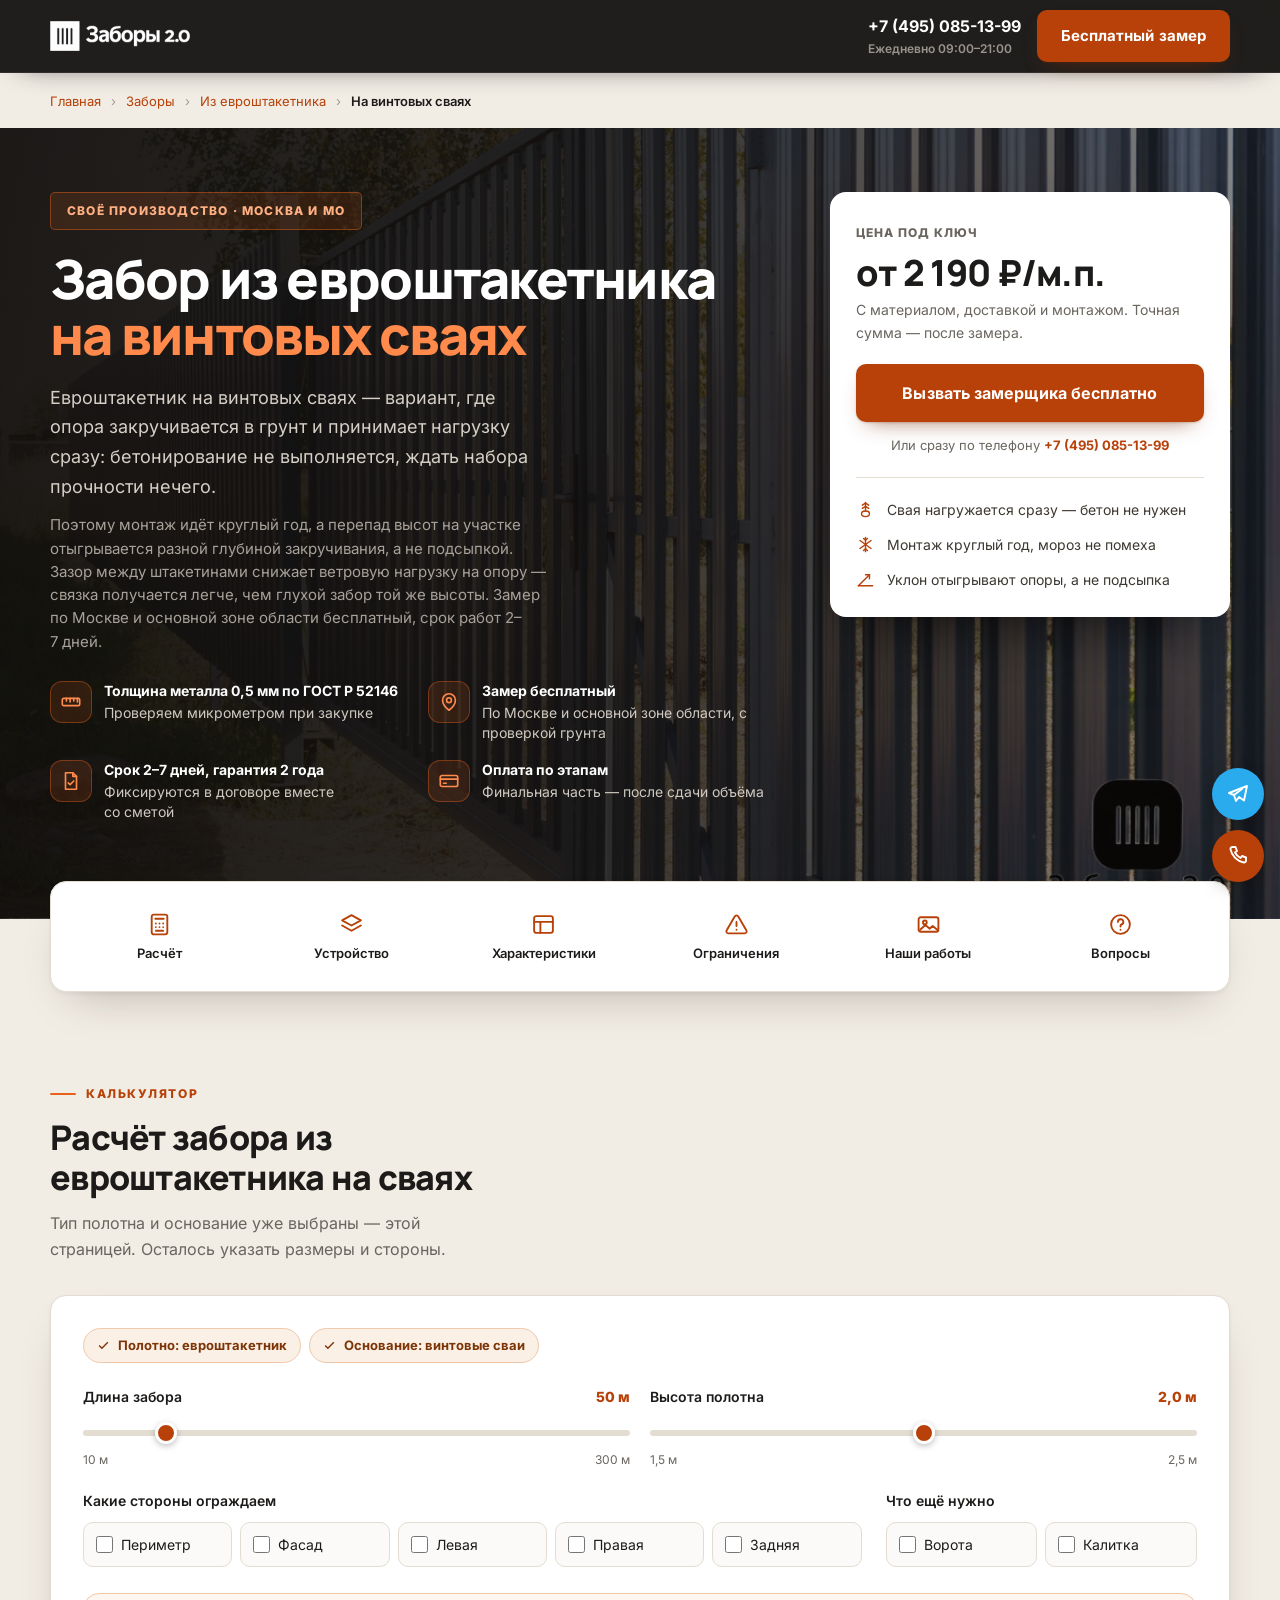
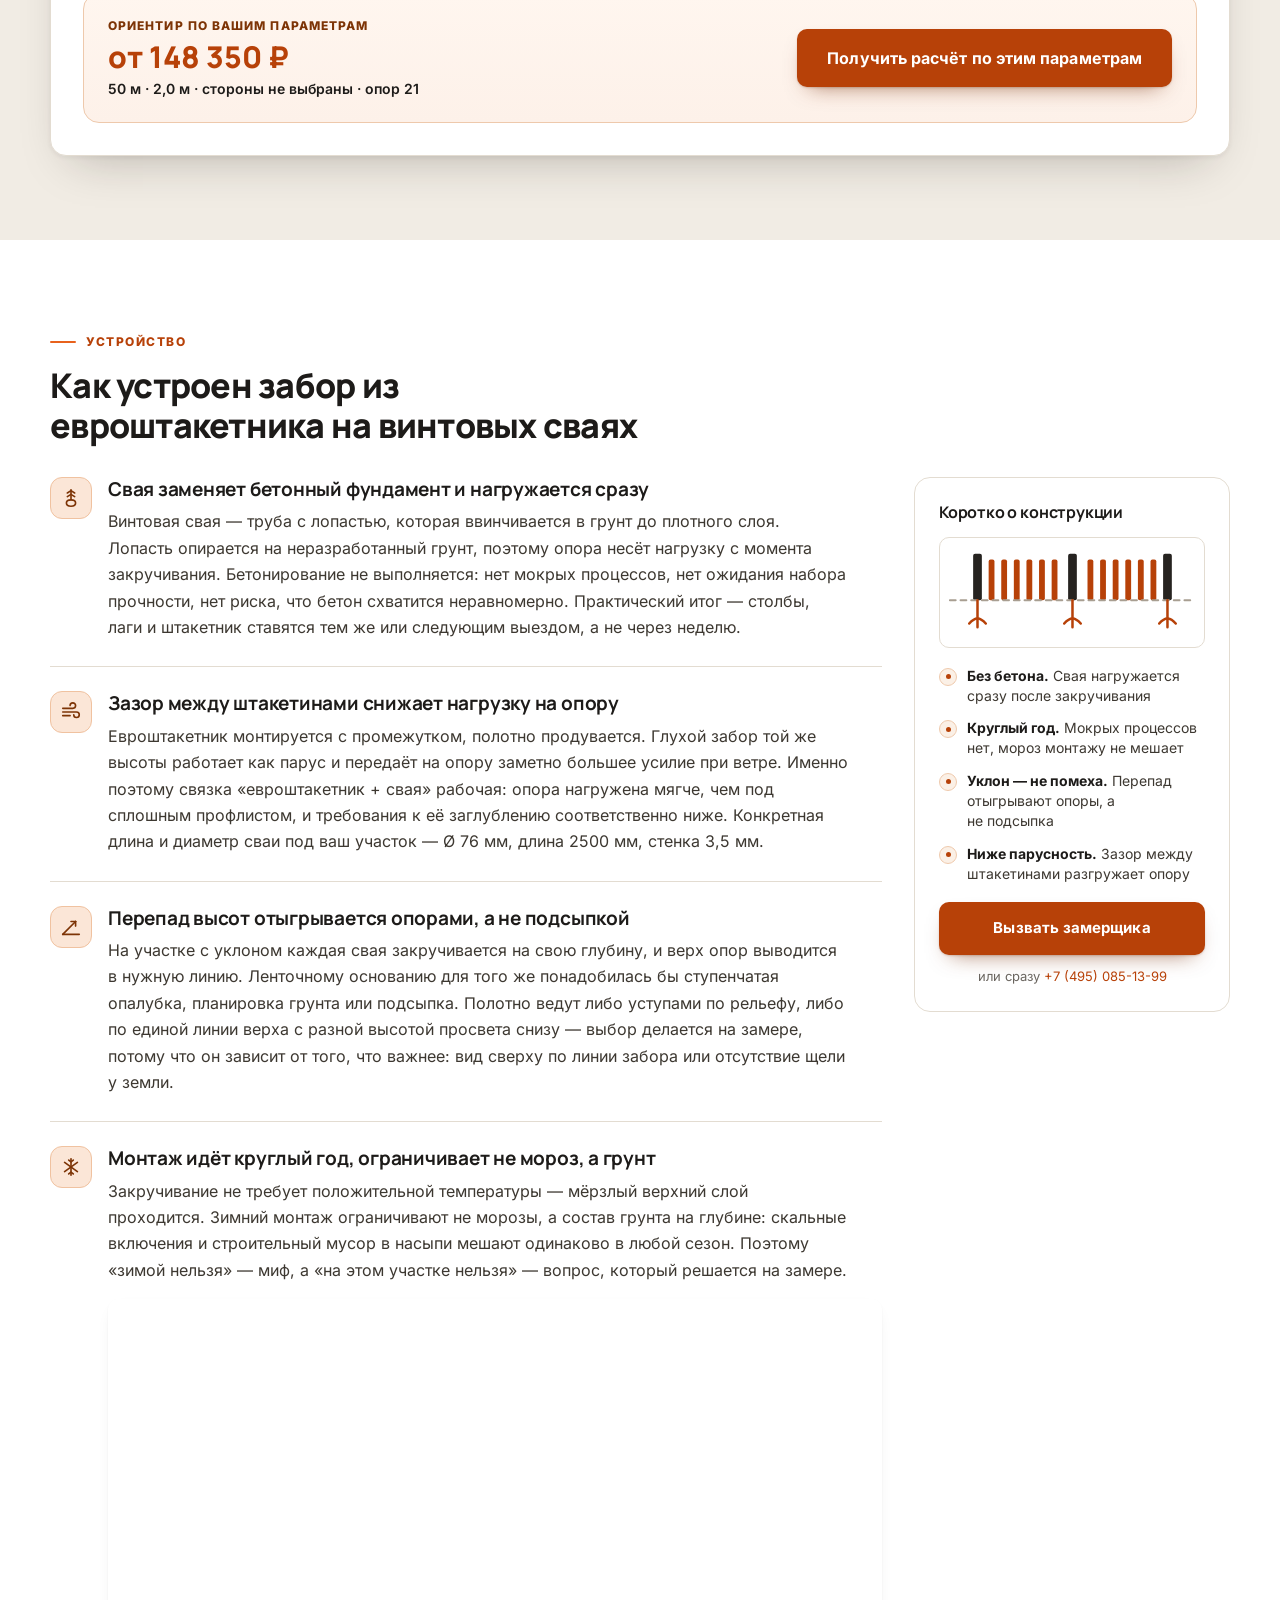
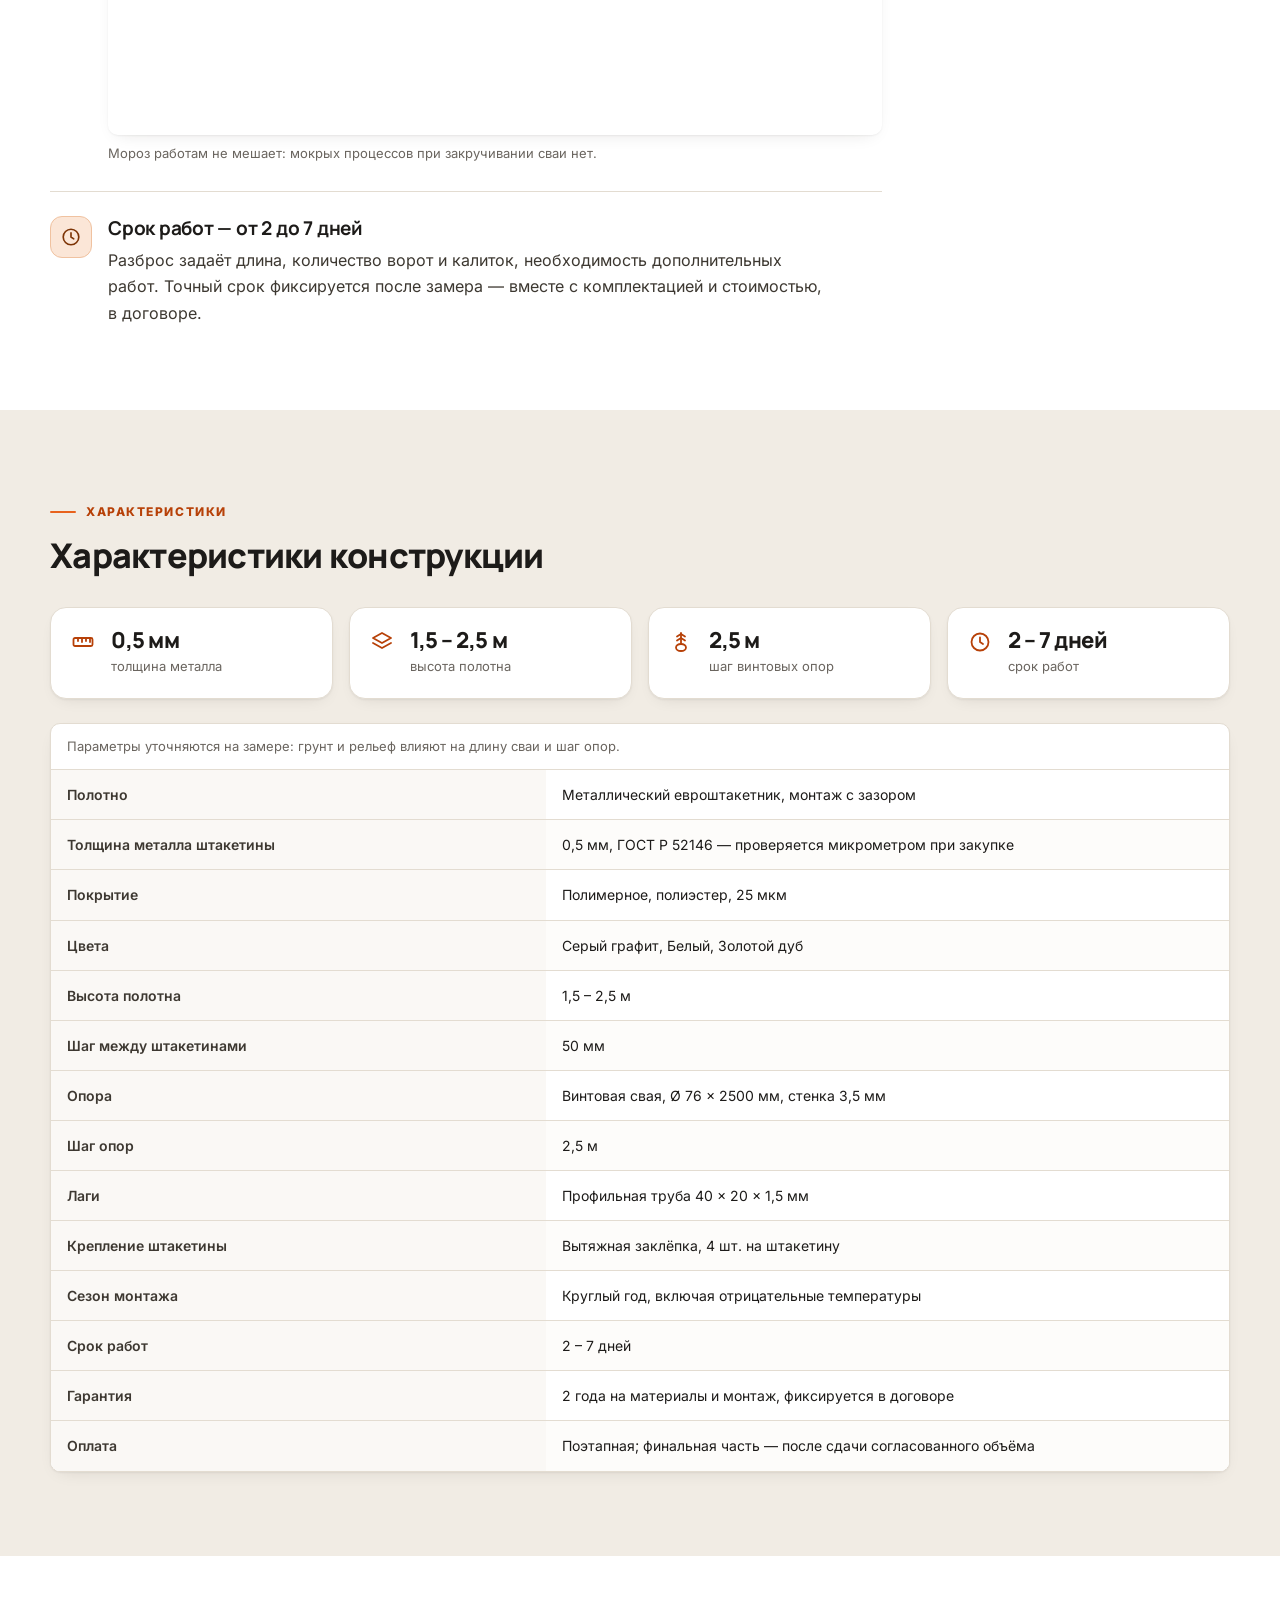
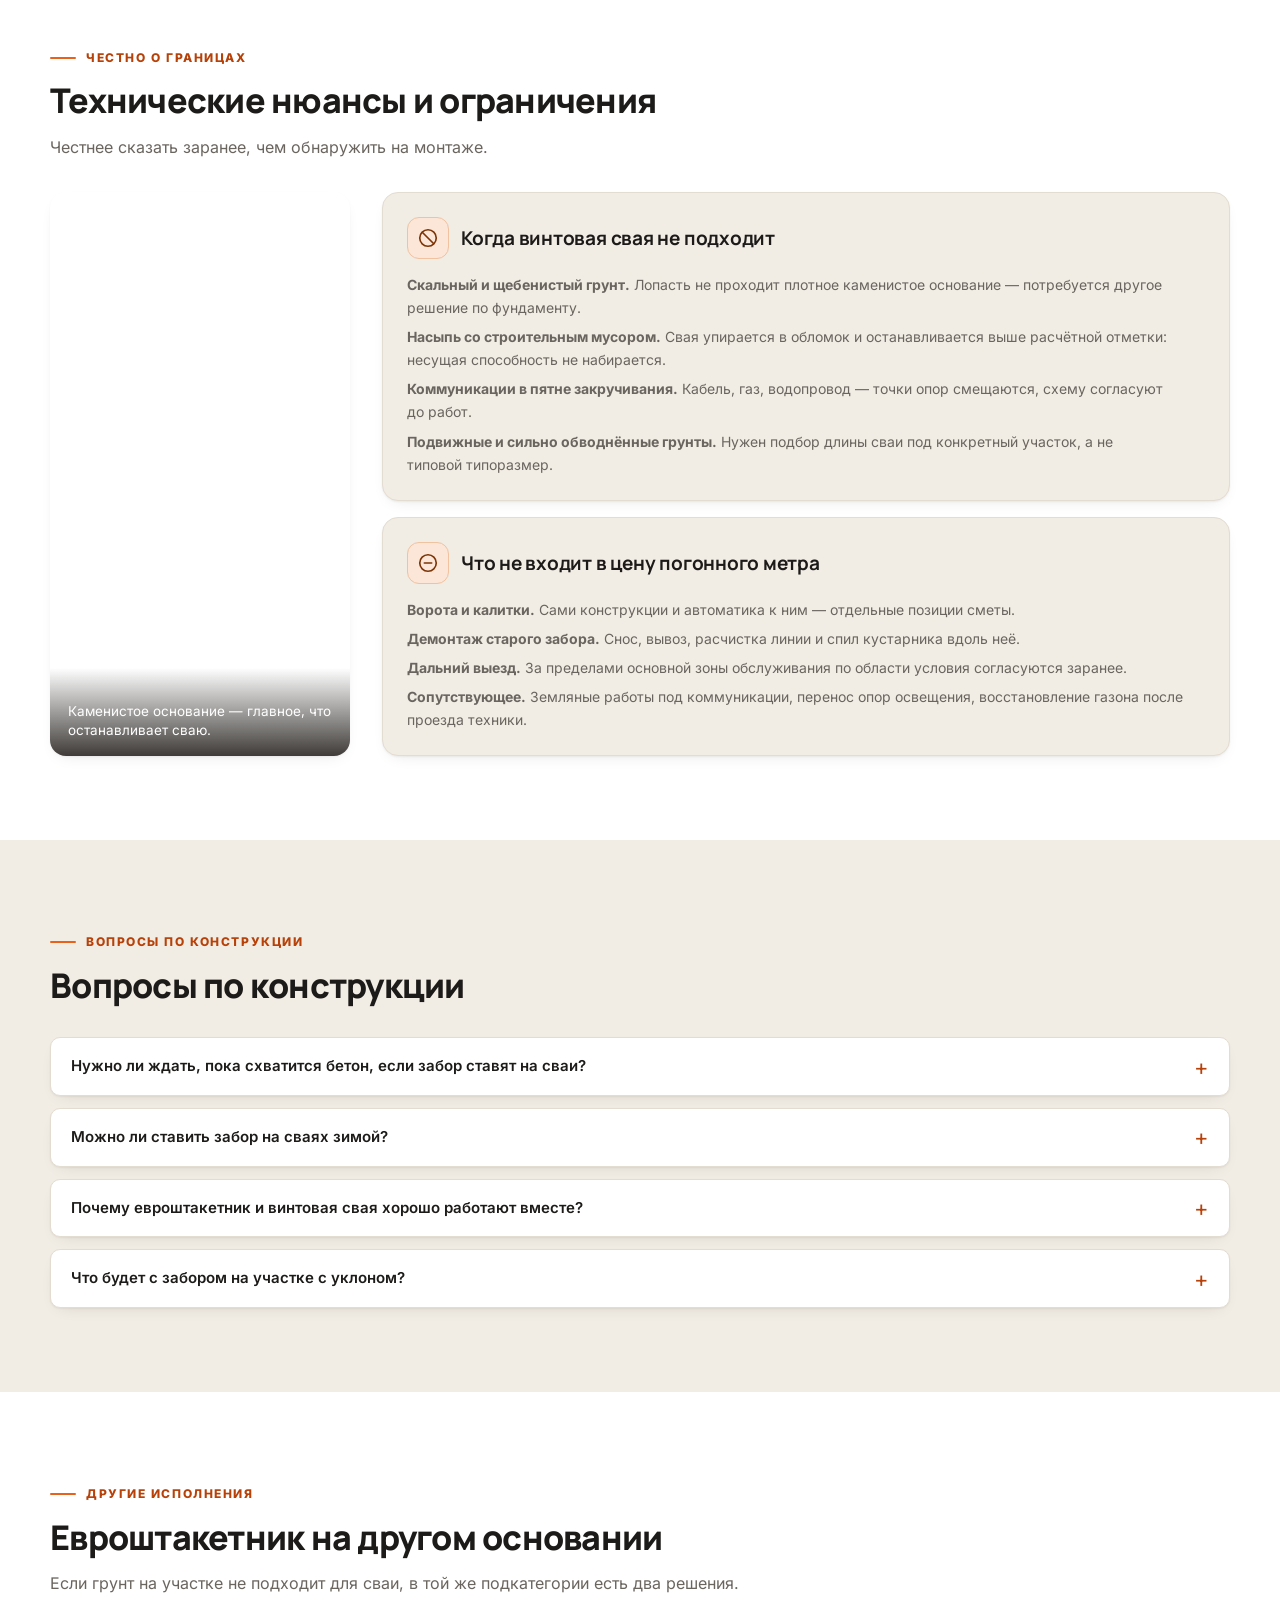
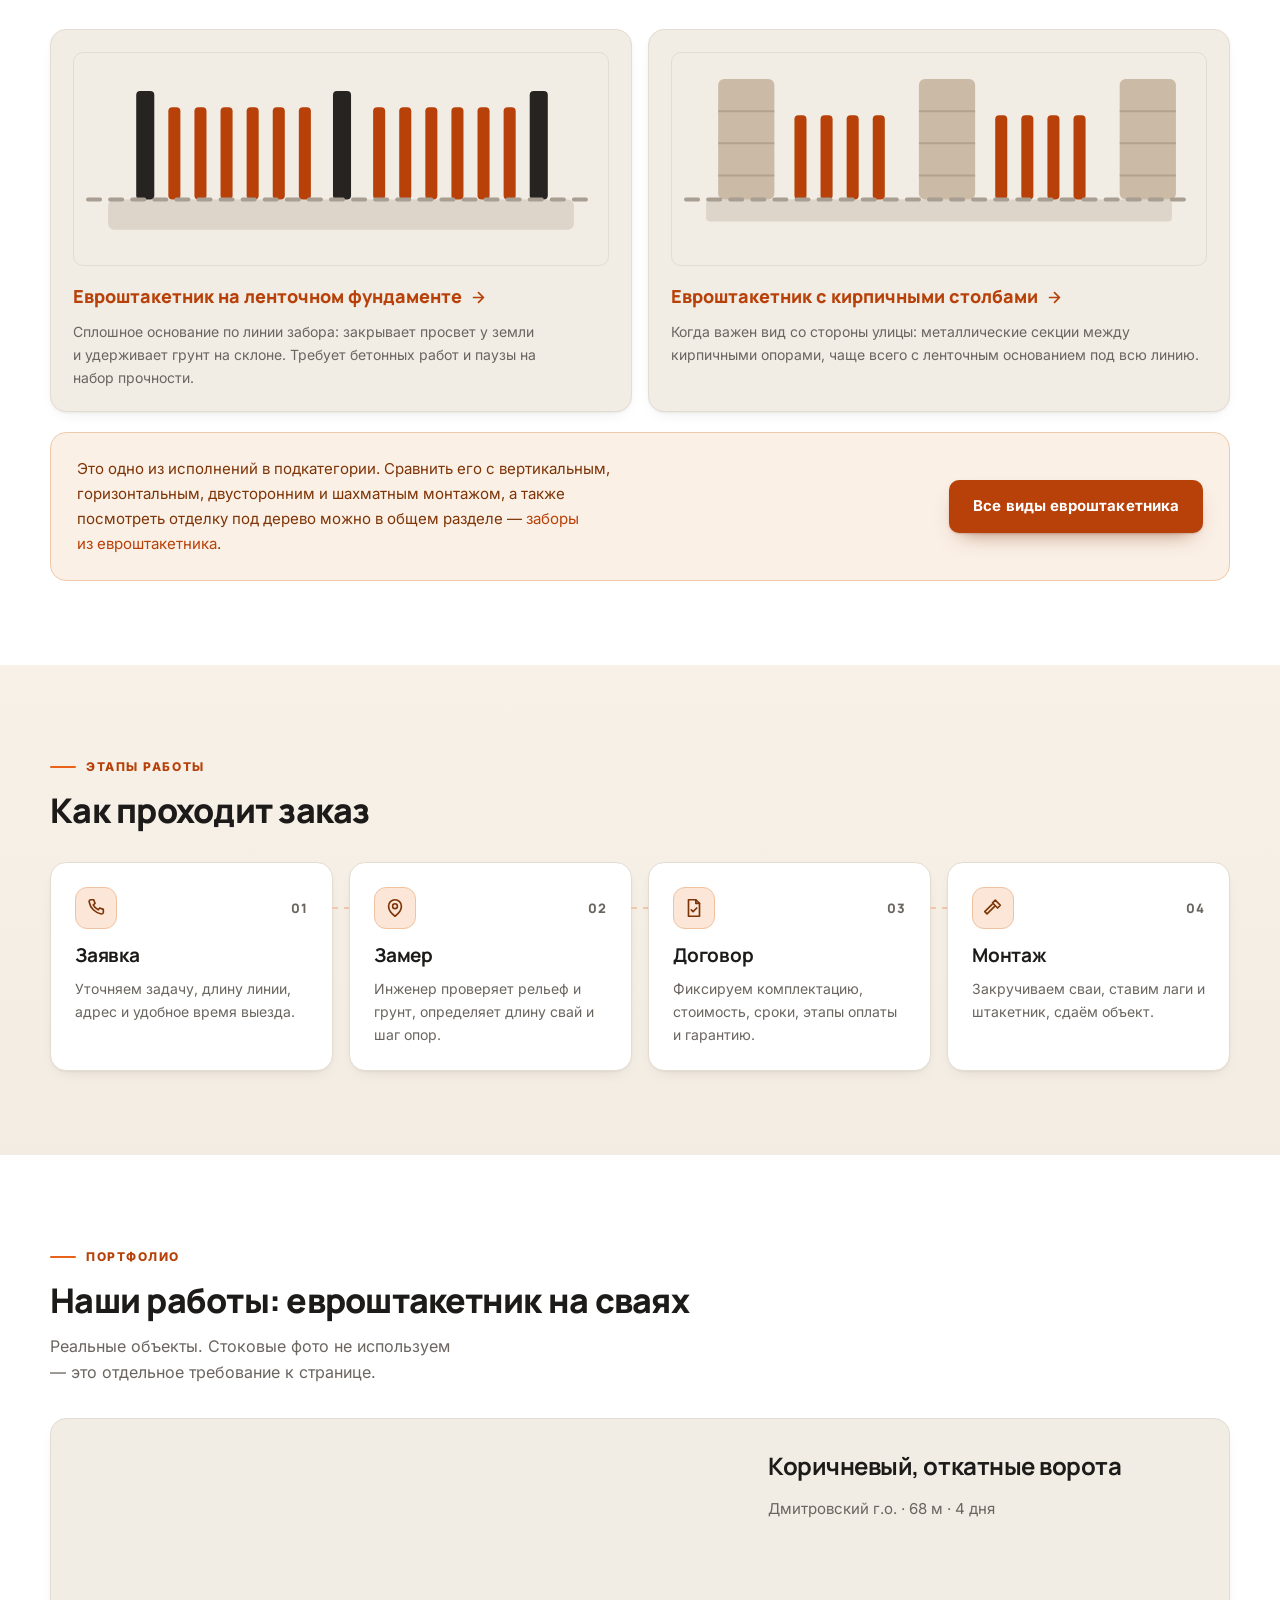
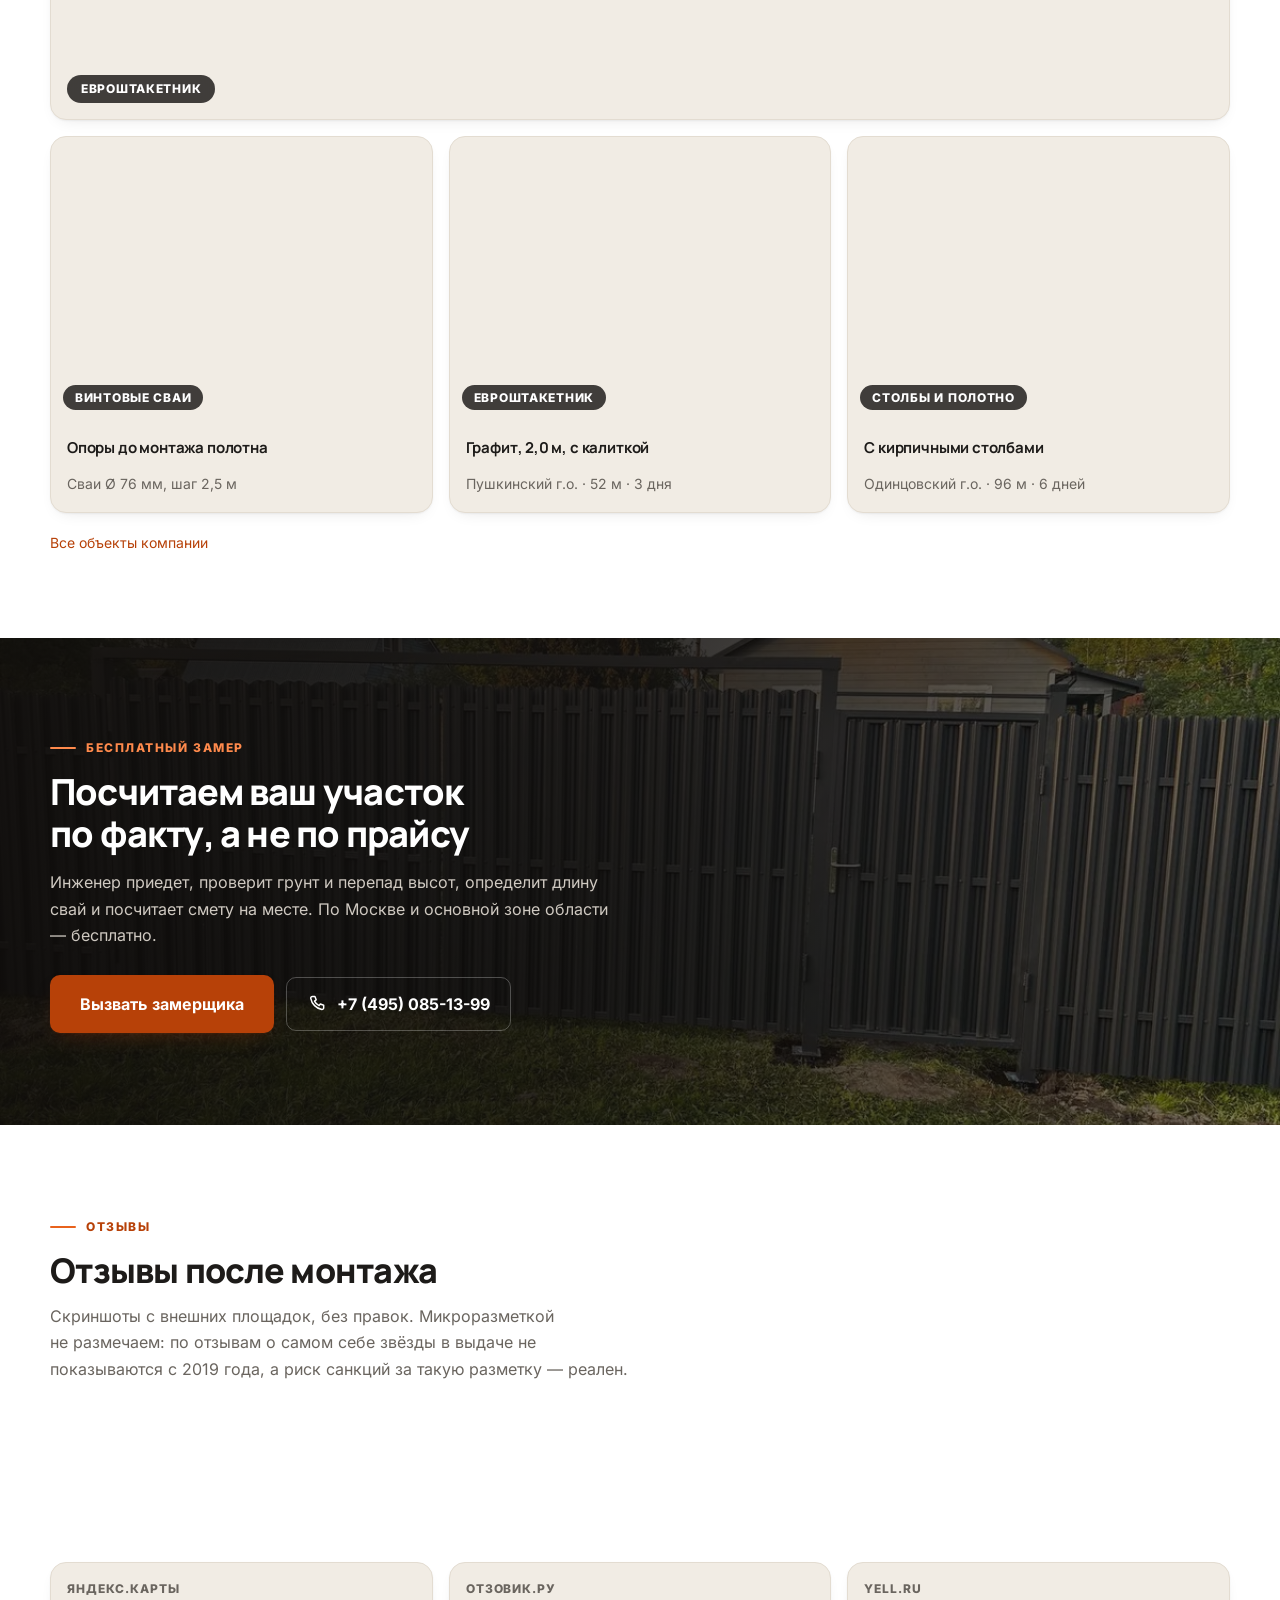
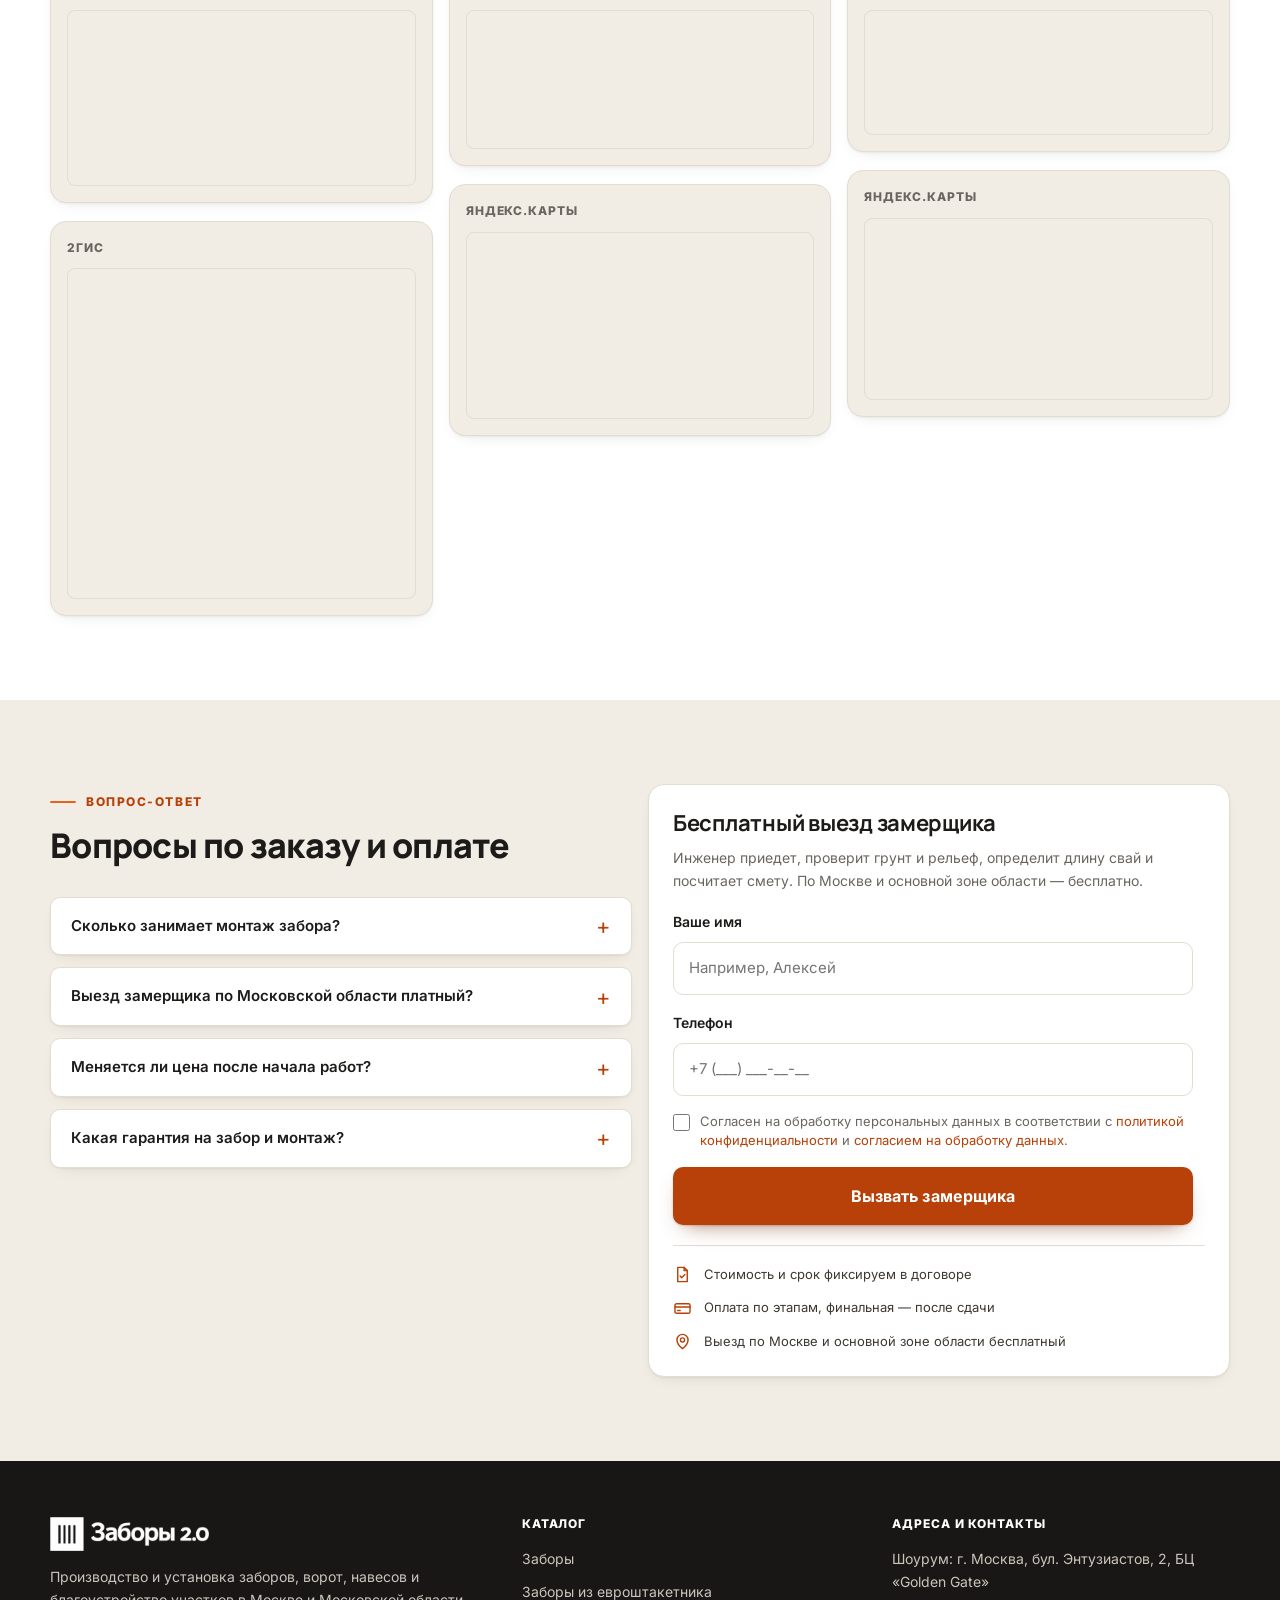
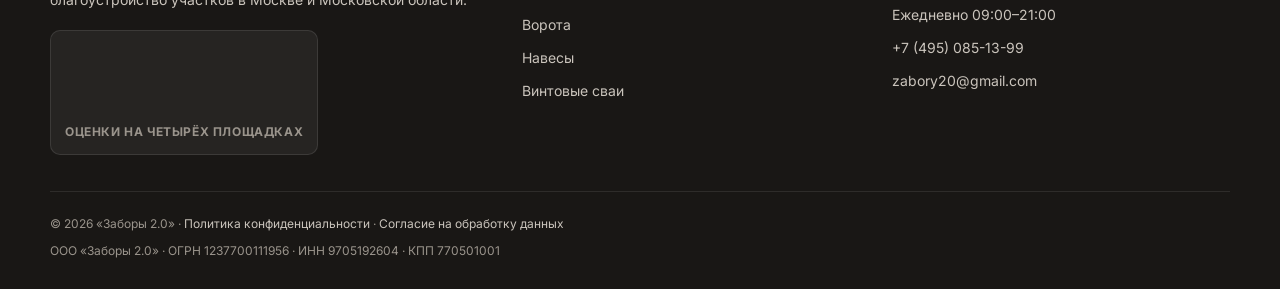
==== index.html @ db6c159b "Ритм подложек, глубина фона, hero и снимок в «Ограничениях» Фон был на 9 пунктов светлее белого — че" ====
<!DOCTYPE html>
<html lang="ru">
<head>
<meta charset="utf-8"/>
<meta name="robots" content="noindex, nofollow"/>
<meta http-equiv="refresh" content="0; url=./zabory/evroshtaketnik/na-vintovyh-svayah/"/>
<title>Заборы 2.0 — макет</title>
</head>
<body>
<p>Открываем макет… Если не открылось — <a href="./zabory/evroshtaketnik/na-vintovyh-svayah/">нажмите сюда</a>.</p>
</body>
</html>
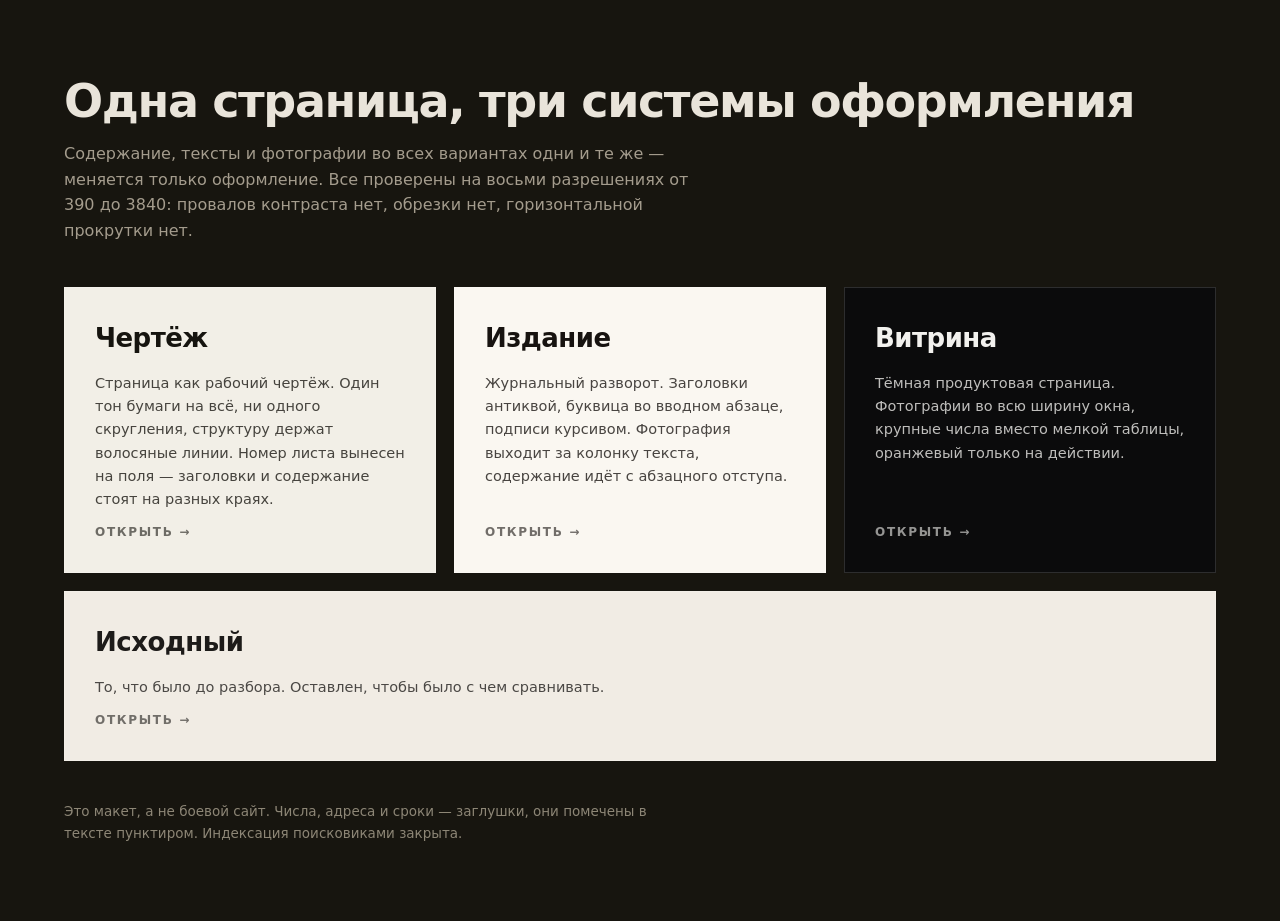
==== commit 337eb3df: "Три направления оформления вместо одного Разбор показал: страница чистая, но не спроектированная. Тр" ====
--- a/index.html
+++ b/index.html
@@ -2,11 +2,35 @@
 <html lang="ru">
 <head>
 <meta charset="utf-8"/>
+<meta name="viewport" content="width=device-width,initial-scale=1"/>
 <meta name="robots" content="noindex, nofollow"/>
-<meta http-equiv="refresh" content="0; url=./zabory/evroshtaketnik/na-vintovyh-svayah/"/>
-<title>Заборы 2.0 — макет</title>
+<title>Заборы 2.0 — три направления оформления</title>
+<style>
+*{box-sizing:border-box;margin:0}
+body{background:#17150f;color:#e9e4da;padding:6vw 5vw;line-height:1.6;
+  font:16px/1.6 ui-sans-serif,system-ui,-apple-system,Segoe UI,Arial,sans-serif}
+.w{max-width:1180px;margin-inline:auto}
+h1{font-size:clamp(28px,4vw,46px);line-height:1.05;letter-spacing:-.03em;
+  margin-bottom:16px;font-weight:800}
+.sub{color:#a49c8d;max-width:62ch;margin-bottom:44px}
+.grid{display:grid;gap:18px}
+@media(min-width:900px){.grid{grid-template-columns:repeat(3,1fr)}
+  .n:last-child{grid-column:1/-1}}
+.n{display:flex;flex-direction:column;gap:12px;padding:30px;
+  text-decoration:none;border:1px solid rgba(255,255,255,.14);
+  transition:transform .18s}
+.n:hover{transform:translateY(-3px)}
+.t{font-size:26px;font-weight:800;letter-spacing:-.02em}
+.d{font-size:14.5px;opacity:.78;flex:1}
+.g{font-size:12px;letter-spacing:.14em;text-transform:uppercase;
+  font-weight:700;opacity:.6}
+.note{margin-top:40px;font-size:13.5px;color:#8d8676;max-width:70ch}
+</style>
 </head>
-<body>
-<p>Открываем макет… Если не открылось — <a href="./zabory/evroshtaketnik/na-vintovyh-svayah/">нажмите сюда</a>.</p>
-</body>
+<body><div class="w">
+<h1>Одна страница, три системы оформления</h1>
+<p class="sub">Содержание, тексты и фотографии во всех вариантах одни и те же — меняется только оформление. Все проверены на восьми разрешениях от 390 до 3840: провалов контраста нет, обрезки нет, горизонтальной прокрутки нет.</p>
+<div class="grid"><a class="n" href="./zabory/evroshtaketnik/na-vintovyh-svayah-cherteg/" style="background:#f2efe7;color:#16140f"><span class="t">Чертёж</span><span class="d">Страница как рабочий чертёж. Один тон бумаги на всё, ни одного скругления, структуру держат волосяные линии. Номер листа вынесен на поля — заголовки и содержание стоят на разных краях.</span><span class="g">Открыть &rarr;</span></a><a class="n" href="./zabory/evroshtaketnik/na-vintovyh-svayah-izdanie/" style="background:#faf7f1;color:#171310"><span class="t">Издание</span><span class="d">Журнальный разворот. Заголовки антиквой, буквица во вводном абзаце, подписи курсивом. Фотография выходит за колонку текста, содержание идёт с абзацного отступа.</span><span class="g">Открыть &rarr;</span></a><a class="n" href="./zabory/evroshtaketnik/na-vintovyh-svayah-vitrina/" style="background:#0b0b0c;color:#f2f1ee"><span class="t">Витрина</span><span class="d">Тёмная продуктовая страница. Фотографии во всю ширину окна, крупные числа вместо мелкой таблицы, оранжевый только на действии.</span><span class="g">Открыть &rarr;</span></a><a class="n" href="./zabory/evroshtaketnik/na-vintovyh-svayah/" style="background:#f1ece4;color:#1d1b19"><span class="t">Исходный</span><span class="d">То, что было до разбора. Оставлен, чтобы было с чем сравнивать.</span><span class="g">Открыть &rarr;</span></a></div>
+<p class="note">Это макет, а не боевой сайт. Числа, адреса и сроки — заглушки, они помечены в тексте пунктиром. Индексация поисковиками закрыта.</p>
+</div></body>
 </html>
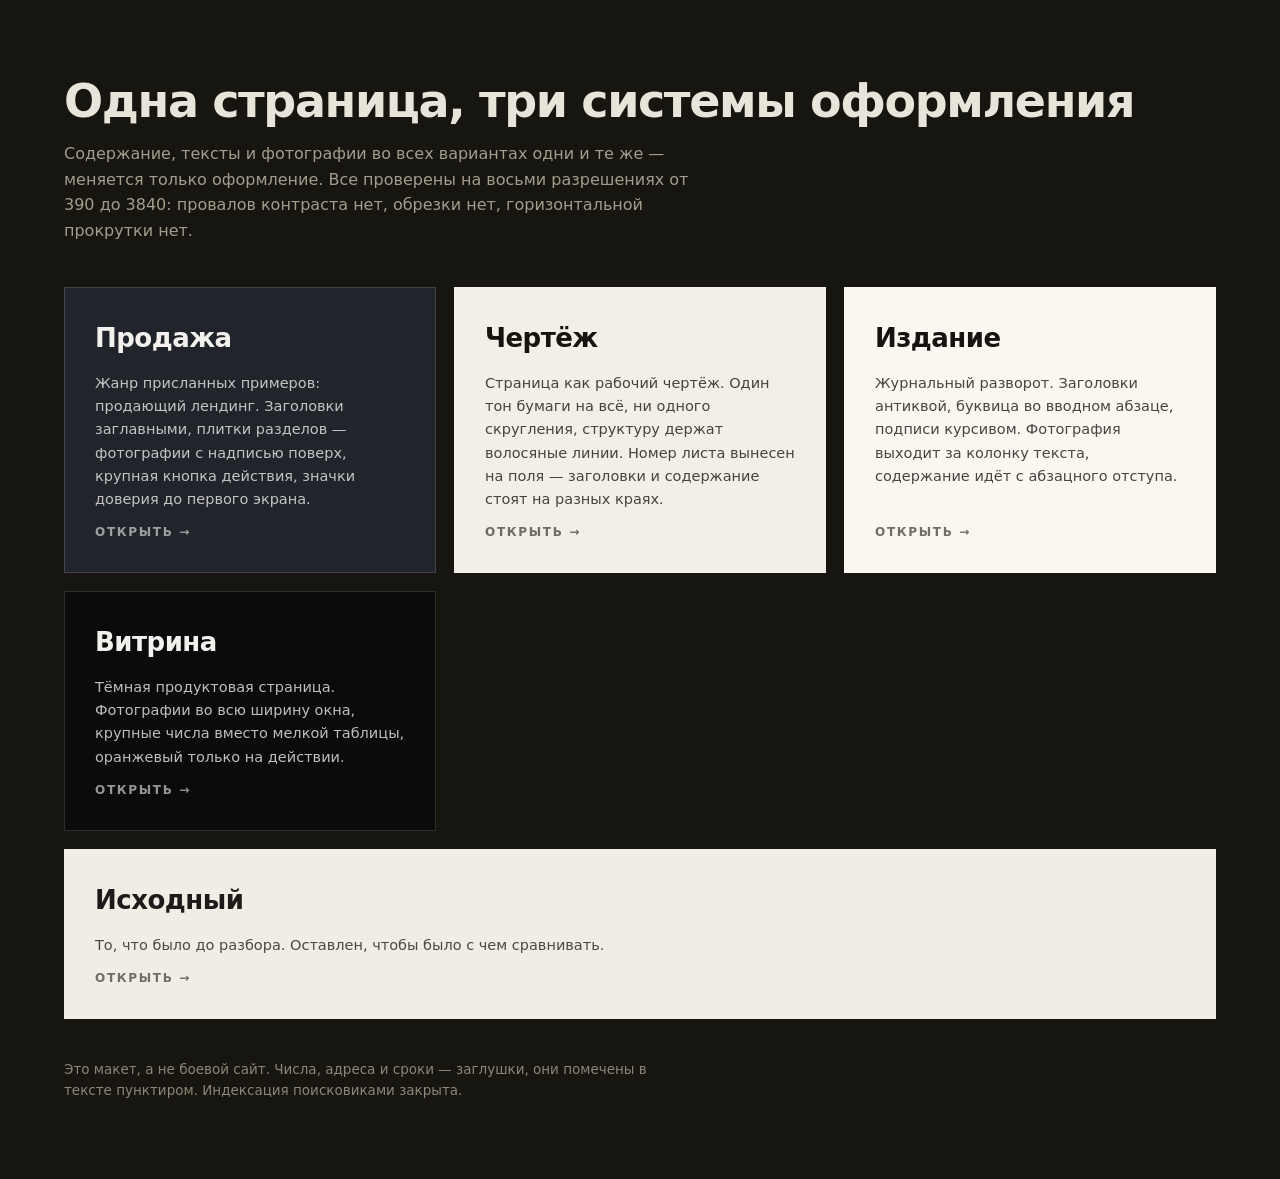
==== commit 39b3fc8c: "Направление «Продажа» в жанре присланных примеров + жёсткие правки вёрстки Владелец прислал alex-dei" ====
--- a/index.html
+++ b/index.html
@@ -30,7 +30,7 @@
 <body><div class="w">
 <h1>Одна страница, три системы оформления</h1>
 <p class="sub">Содержание, тексты и фотографии во всех вариантах одни и те же — меняется только оформление. Все проверены на восьми разрешениях от 390 до 3840: провалов контраста нет, обрезки нет, горизонтальной прокрутки нет.</p>
-<div class="grid"><a class="n" href="./zabory/evroshtaketnik/na-vintovyh-svayah-cherteg/" style="background:#f2efe7;color:#16140f"><span class="t">Чертёж</span><span class="d">Страница как рабочий чертёж. Один тон бумаги на всё, ни одного скругления, структуру держат волосяные линии. Номер листа вынесен на поля — заголовки и содержание стоят на разных краях.</span><span class="g">Открыть &rarr;</span></a><a class="n" href="./zabory/evroshtaketnik/na-vintovyh-svayah-izdanie/" style="background:#faf7f1;color:#171310"><span class="t">Издание</span><span class="d">Журнальный разворот. Заголовки антиквой, буквица во вводном абзаце, подписи курсивом. Фотография выходит за колонку текста, содержание идёт с абзацного отступа.</span><span class="g">Открыть &rarr;</span></a><a class="n" href="./zabory/evroshtaketnik/na-vintovyh-svayah-vitrina/" style="background:#0b0b0c;color:#f2f1ee"><span class="t">Витрина</span><span class="d">Тёмная продуктовая страница. Фотографии во всю ширину окна, крупные числа вместо мелкой таблицы, оранжевый только на действии.</span><span class="g">Открыть &rarr;</span></a><a class="n" href="./zabory/evroshtaketnik/na-vintovyh-svayah/" style="background:#f1ece4;color:#1d1b19"><span class="t">Исходный</span><span class="d">То, что было до разбора. Оставлен, чтобы было с чем сравнивать.</span><span class="g">Открыть &rarr;</span></a></div>
+<div class="grid"><a class="n" href="./zabory/evroshtaketnik/na-vintovyh-svayah-prodazha/" style="background:#21242a;color:#f2f1ee"><span class="t">Продажа</span><span class="d">Жанр присланных примеров: продающий лендинг. Заголовки заглавными, плитки разделов — фотографии с надписью поверх, крупная кнопка действия, значки доверия до первого экрана.</span><span class="g">Открыть &rarr;</span></a><a class="n" href="./zabory/evroshtaketnik/na-vintovyh-svayah-cherteg/" style="background:#f2efe7;color:#16140f"><span class="t">Чертёж</span><span class="d">Страница как рабочий чертёж. Один тон бумаги на всё, ни одного скругления, структуру держат волосяные линии. Номер листа вынесен на поля — заголовки и содержание стоят на разных краях.</span><span class="g">Открыть &rarr;</span></a><a class="n" href="./zabory/evroshtaketnik/na-vintovyh-svayah-izdanie/" style="background:#faf7f1;color:#171310"><span class="t">Издание</span><span class="d">Журнальный разворот. Заголовки антиквой, буквица во вводном абзаце, подписи курсивом. Фотография выходит за колонку текста, содержание идёт с абзацного отступа.</span><span class="g">Открыть &rarr;</span></a><a class="n" href="./zabory/evroshtaketnik/na-vintovyh-svayah-vitrina/" style="background:#0b0b0c;color:#f2f1ee"><span class="t">Витрина</span><span class="d">Тёмная продуктовая страница. Фотографии во всю ширину окна, крупные числа вместо мелкой таблицы, оранжевый только на действии.</span><span class="g">Открыть &rarr;</span></a><a class="n" href="./zabory/evroshtaketnik/na-vintovyh-svayah/" style="background:#f1ece4;color:#1d1b19"><span class="t">Исходный</span><span class="d">То, что было до разбора. Оставлен, чтобы было с чем сравнивать.</span><span class="g">Открыть &rarr;</span></a></div>
 <p class="note">Это макет, а не боевой сайт. Числа, адреса и сроки — заглушки, они помечены в тексте пунктиром. Индексация поисковиками закрыта.</p>
 </div></body>
 </html>
